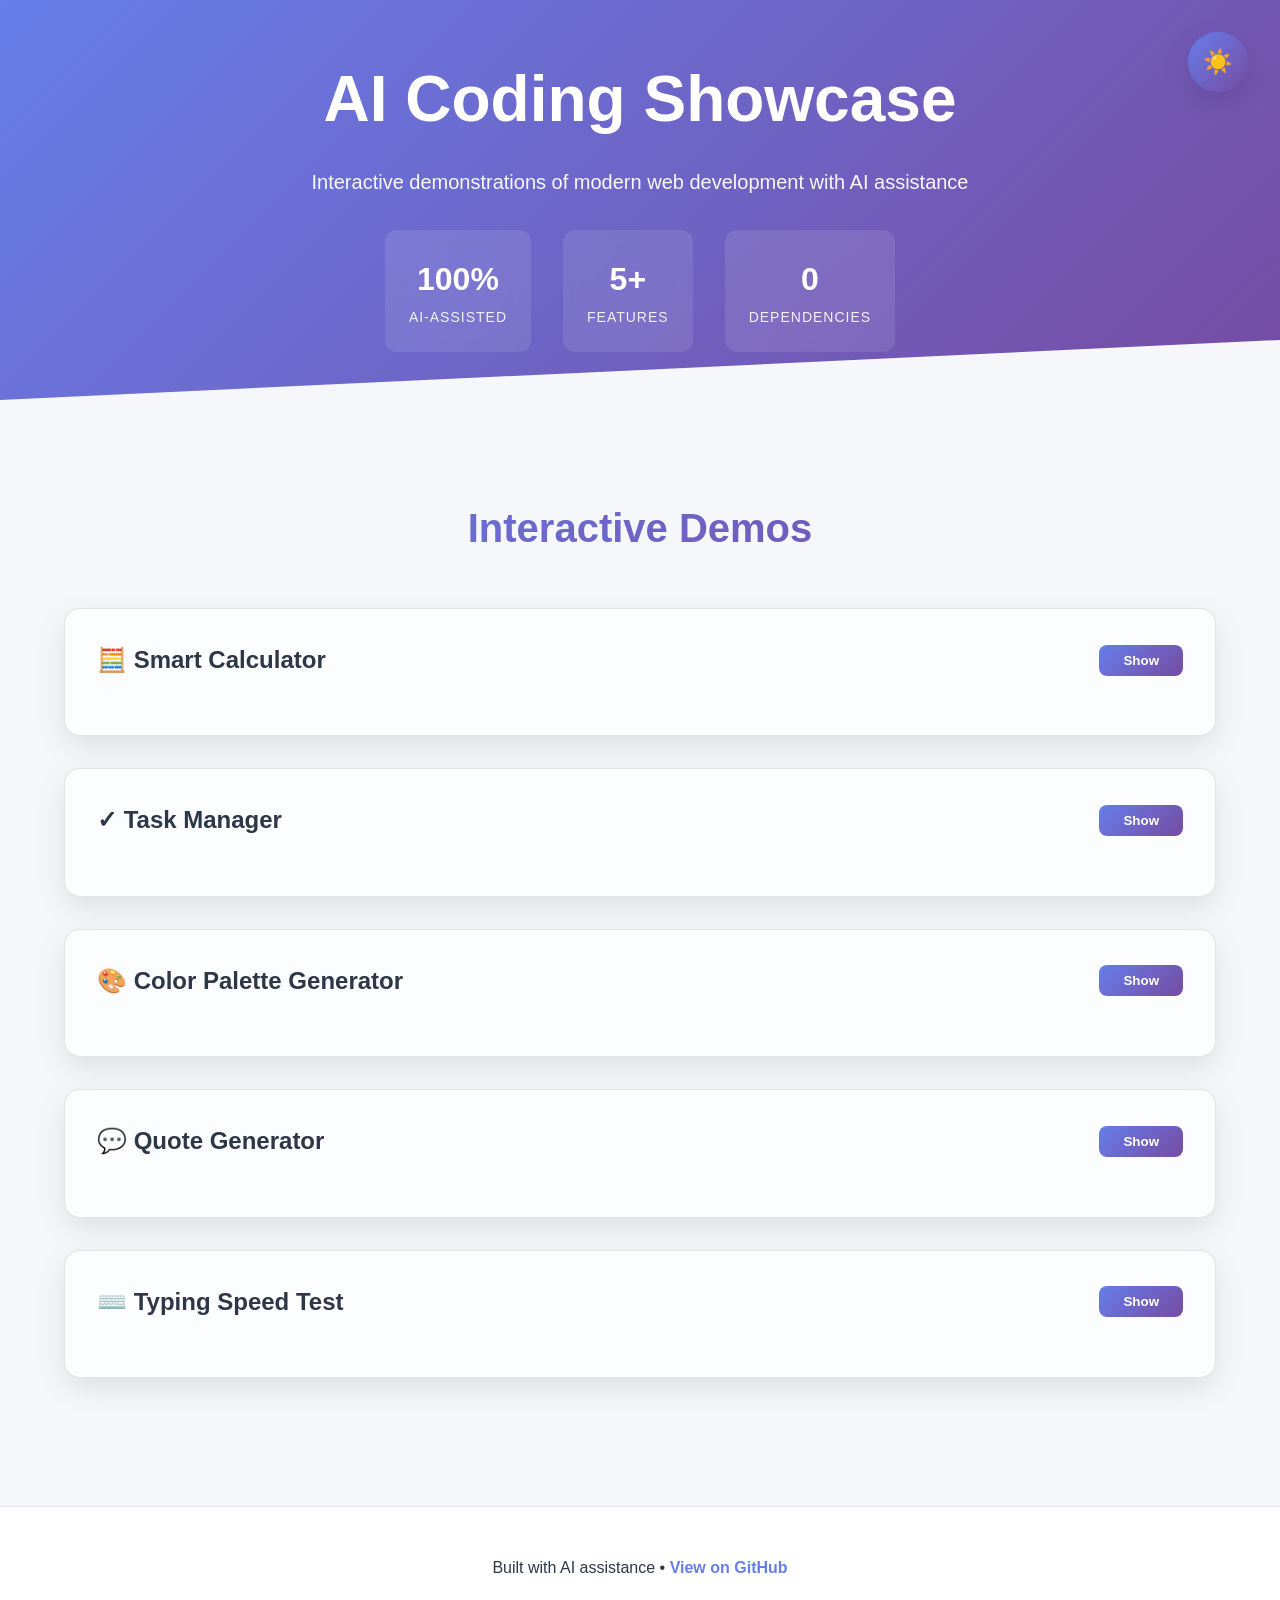
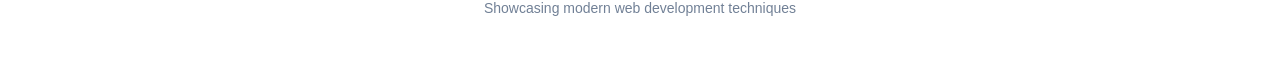
==== index.html @ 6852cc97 "feat: create interactive web application showcase Implements a comprehensive web application with 5 " ====
<!DOCTYPE html>
<html lang="en">
<head>
    <meta charset="UTF-8">
    <meta name="viewport" content="width=device-width, initial-scale=1.0">
    <meta name="description" content="AI Coding Showcase - Interactive demonstrations of AI-assisted development">
    <title>AI Coding Showcase</title>
    <link rel="stylesheet" href="styles.css">
</head>
<body>
    <!-- Theme Toggle -->
    <button id="theme-toggle" class="theme-toggle" aria-label="Toggle dark mode">
        <span class="sun-icon">☀️</span>
        <span class="moon-icon">🌙</span>
    </button>

    <!-- Hero Section -->
    <section class="hero">
        <div class="container">
            <h1 class="hero-title">AI Coding Showcase</h1>
            <p class="hero-subtitle">Interactive demonstrations of modern web development with AI assistance</p>
            <div class="hero-stats">
                <div class="stat">
                    <span class="stat-value">100%</span>
                    <span class="stat-label">AI-Assisted</span>
                </div>
                <div class="stat">
                    <span class="stat-value">5+</span>
                    <span class="stat-label">Features</span>
                </div>
                <div class="stat">
                    <span class="stat-value">0</span>
                    <span class="stat-label">Dependencies</span>
                </div>
            </div>
        </div>
    </section>

    <!-- Features Section -->
    <section class="features">
        <div class="container">
            <h2 class="section-title">Interactive Demos</h2>

            <!-- Calculator -->
            <div class="feature-card">
                <div class="feature-header">
                    <h3>🧮 Smart Calculator</h3>
                    <button class="feature-toggle" data-target="calculator">Show</button>
                </div>
                <div id="calculator" class="feature-content">
                    <div class="calculator">
                        <div class="calculator-display" id="calc-display">0</div>
                        <div class="calculator-buttons">
                            <button class="calc-btn calc-btn-clear" data-action="clear">C</button>
                            <button class="calc-btn calc-btn-operator" data-action="delete">←</button>
                            <button class="calc-btn calc-btn-operator" data-value="%">%</button>
                            <button class="calc-btn calc-btn-operator" data-value="/">÷</button>

                            <button class="calc-btn" data-value="7">7</button>
                            <button class="calc-btn" data-value="8">8</button>
                            <button class="calc-btn" data-value="9">9</button>
                            <button class="calc-btn calc-btn-operator" data-value="*">×</button>

                            <button class="calc-btn" data-value="4">4</button>
                            <button class="calc-btn" data-value="5">5</button>
                            <button class="calc-btn" data-value="6">6</button>
                            <button class="calc-btn calc-btn-operator" data-value="-">−</button>

                            <button class="calc-btn" data-value="1">1</button>
                            <button class="calc-btn" data-value="2">2</button>
                            <button class="calc-btn" data-value="3">3</button>
                            <button class="calc-btn calc-btn-operator" data-value="+">+</button>

                            <button class="calc-btn calc-btn-zero" data-value="0">0</button>
                            <button class="calc-btn" data-value=".">.</button>
                            <button class="calc-btn calc-btn-equals" data-action="equals">=</button>
                        </div>
                    </div>
                </div>
            </div>

            <!-- Todo List -->
            <div class="feature-card">
                <div class="feature-header">
                    <h3>✓ Task Manager</h3>
                    <button class="feature-toggle" data-target="todo">Show</button>
                </div>
                <div id="todo" class="feature-content">
                    <div class="todo-app">
                        <div class="todo-input-container">
                            <input type="text" id="todo-input" placeholder="Add a new task..." class="todo-input">
                            <button id="add-todo" class="btn-primary">Add</button>
                        </div>
                        <div class="todo-filters">
                            <button class="filter-btn active" data-filter="all">All</button>
                            <button class="filter-btn" data-filter="active">Active</button>
                            <button class="filter-btn" data-filter="completed">Completed</button>
                        </div>
                        <ul id="todo-list" class="todo-list"></ul>
                        <div class="todo-stats">
                            <span id="todo-count">0 tasks</span>
                            <button id="clear-completed" class="btn-text">Clear completed</button>
                        </div>
                    </div>
                </div>
            </div>

            <!-- Color Palette Generator -->
            <div class="feature-card">
                <div class="feature-header">
                    <h3>🎨 Color Palette Generator</h3>
                    <button class="feature-toggle" data-target="colors">Show</button>
                </div>
                <div id="colors" class="feature-content">
                    <div class="color-generator">
                        <button id="generate-palette" class="btn-primary">Generate New Palette</button>
                        <div id="color-palette" class="color-palette"></div>
                    </div>
                </div>
            </div>

            <!-- API Demo - Random Quote Generator -->
            <div class="feature-card">
                <div class="feature-header">
                    <h3>💬 Quote Generator</h3>
                    <button class="feature-toggle" data-target="quotes">Show</button>
                </div>
                <div id="quotes" class="feature-content">
                    <div class="quote-generator">
                        <div class="quote-display">
                            <blockquote id="quote-text">Click the button to generate an inspiring quote!</blockquote>
                            <cite id="quote-author"></cite>
                        </div>
                        <button id="generate-quote" class="btn-primary">New Quote</button>
                    </div>
                </div>
            </div>

            <!-- Typing Speed Test -->
            <div class="feature-card">
                <div class="feature-header">
                    <h3>⌨️ Typing Speed Test</h3>
                    <button class="feature-toggle" data-target="typing">Show</button>
                </div>
                <div id="typing" class="feature-content">
                    <div class="typing-test">
                        <div class="typing-stats">
                            <div class="stat-item">
                                <span class="stat-label">WPM</span>
                                <span class="stat-value" id="wpm">0</span>
                            </div>
                            <div class="stat-item">
                                <span class="stat-label">Accuracy</span>
                                <span class="stat-value" id="accuracy">100%</span>
                            </div>
                            <div class="stat-item">
                                <span class="stat-label">Time</span>
                                <span class="stat-value" id="timer">60s</span>
                            </div>
                        </div>
                        <div id="typing-text" class="typing-text"></div>
                        <textarea id="typing-input" class="typing-input" placeholder="Click here and start typing..." disabled></textarea>
                        <button id="start-typing" class="btn-primary">Start Test</button>
                    </div>
                </div>
            </div>
        </div>
    </section>

    <!-- Footer -->
    <footer class="footer">
        <div class="container">
            <p>Built with AI assistance • <a href="https://github.com/svaldess/ai-coding-showcase" target="_blank">View on GitHub</a></p>
            <p class="footer-note">Showcasing modern web development techniques</p>
        </div>
    </footer>

    <script src="script.js"></script>
</body>
</html>
---- styles.css ----
/* ===== CSS Variables ===== */
:root {
    /* Light Mode Colors */
    --bg-primary: #f5f7fa;
    --bg-secondary: #ffffff;
    --bg-card: rgba(255, 255, 255, 0.7);
    --text-primary: #2d3748;
    --text-secondary: #718096;
    --accent-primary: #667eea;
    --accent-secondary: #764ba2;
    --accent-gradient: linear-gradient(135deg, #667eea 0%, #764ba2 100%);
    --border-color: rgba(0, 0, 0, 0.1);
    --shadow: 0 10px 30px rgba(0, 0, 0, 0.1);
    --shadow-lg: 0 20px 60px rgba(0, 0, 0, 0.15);

    /* Spacing */
    --spacing-xs: 0.5rem;
    --spacing-sm: 1rem;
    --spacing-md: 1.5rem;
    --spacing-lg: 2rem;
    --spacing-xl: 3rem;

    /* Border Radius */
    --radius-sm: 8px;
    --radius-md: 12px;
    --radius-lg: 16px;
    --radius-xl: 24px;
}

/* Dark Mode Colors */
[data-theme="dark"] {
    --bg-primary: #1a202c;
    --bg-secondary: #2d3748;
    --bg-card: rgba(45, 55, 72, 0.7);
    --text-primary: #f7fafc;
    --text-secondary: #cbd5e0;
    --border-color: rgba(255, 255, 255, 0.1);
    --shadow: 0 10px 30px rgba(0, 0, 0, 0.3);
    --shadow-lg: 0 20px 60px rgba(0, 0, 0, 0.4);
}

/* ===== Reset & Base Styles ===== */
* {
    margin: 0;
    padding: 0;
    box-sizing: border-box;
}

body {
    font-family: -apple-system, BlinkMacSystemFont, 'Segoe UI', Roboto, 'Helvetica Neue', Arial, sans-serif;
    background: var(--bg-primary);
    color: var(--text-primary);
    line-height: 1.6;
    transition: background 0.3s ease, color 0.3s ease;
    min-height: 100vh;
}

/* ===== Theme Toggle ===== */
.theme-toggle {
    position: fixed;
    top: 2rem;
    right: 2rem;
    width: 60px;
    height: 60px;
    border-radius: 50%;
    border: none;
    background: var(--accent-gradient);
    color: white;
    font-size: 1.5rem;
    cursor: pointer;
    box-shadow: var(--shadow);
    z-index: 1000;
    transition: transform 0.3s ease, box-shadow 0.3s ease;
    display: flex;
    align-items: center;
    justify-content: center;
}

.theme-toggle:hover {
    transform: scale(1.1);
    box-shadow: var(--shadow-lg);
}

.theme-toggle .moon-icon {
    display: none;
}

[data-theme="dark"] .theme-toggle .sun-icon {
    display: none;
}

[data-theme="dark"] .theme-toggle .moon-icon {
    display: inline;
}

/* ===== Container ===== */
.container {
    max-width: 1200px;
    margin: 0 auto;
    padding: 0 var(--spacing-md);
}

/* ===== Hero Section ===== */
.hero {
    padding: var(--spacing-xl) 0;
    text-align: center;
    background: var(--accent-gradient);
    color: white;
    clip-path: polygon(0 0, 100% 0, 100% 85%, 0 100%);
    margin-bottom: var(--spacing-xl);
}

.hero-title {
    font-size: clamp(2.5rem, 5vw, 4rem);
    font-weight: 800;
    margin-bottom: var(--spacing-sm);
    animation: fadeInUp 0.8s ease;
}

.hero-subtitle {
    font-size: clamp(1rem, 2vw, 1.25rem);
    opacity: 0.95;
    margin-bottom: var(--spacing-lg);
    animation: fadeInUp 0.8s ease 0.2s backwards;
}

.hero-stats {
    display: flex;
    justify-content: center;
    gap: var(--spacing-lg);
    flex-wrap: wrap;
    animation: fadeInUp 0.8s ease 0.4s backwards;
}

.stat {
    display: flex;
    flex-direction: column;
    align-items: center;
    padding: var(--spacing-md);
    background: rgba(255, 255, 255, 0.1);
    backdrop-filter: blur(10px);
    border-radius: var(--radius-md);
    min-width: 120px;
}

.stat-value {
    font-size: 2rem;
    font-weight: 700;
}

.stat-label {
    font-size: 0.875rem;
    opacity: 0.9;
    text-transform: uppercase;
    letter-spacing: 1px;
}

/* ===== Features Section ===== */
.features {
    padding: var(--spacing-xl) 0;
}

.section-title {
    font-size: 2.5rem;
    text-align: center;
    margin-bottom: var(--spacing-xl);
    background: var(--accent-gradient);
    -webkit-background-clip: text;
    -webkit-text-fill-color: transparent;
    background-clip: text;
}

/* ===== Feature Cards ===== */
.feature-card {
    background: var(--bg-card);
    backdrop-filter: blur(10px);
    border: 1px solid var(--border-color);
    border-radius: var(--radius-lg);
    padding: var(--spacing-lg);
    margin-bottom: var(--spacing-lg);
    box-shadow: var(--shadow);
    transition: transform 0.3s ease, box-shadow 0.3s ease;
    animation: fadeInUp 0.6s ease;
}

.feature-card:hover {
    transform: translateY(-5px);
    box-shadow: var(--shadow-lg);
}

.feature-header {
    display: flex;
    justify-content: space-between;
    align-items: center;
    margin-bottom: var(--spacing-md);
}

.feature-header h3 {
    font-size: 1.5rem;
    color: var(--text-primary);
}

.feature-toggle {
    padding: 0.5rem 1.5rem;
    background: var(--accent-gradient);
    color: white;
    border: none;
    border-radius: var(--radius-sm);
    cursor: pointer;
    font-weight: 600;
    transition: transform 0.2s ease;
}

.feature-toggle:hover {
    transform: scale(1.05);
}

.feature-content {
    display: none;
    animation: slideDown 0.3s ease;
}

.feature-content.active {
    display: block;
}

/* ===== Calculator ===== */
.calculator {
    max-width: 400px;
    margin: 0 auto;
}

.calculator-display {
    background: var(--bg-secondary);
    padding: var(--spacing-lg);
    border-radius: var(--radius-md);
    text-align: right;
    font-size: 2.5rem;
    font-weight: 300;
    margin-bottom: var(--spacing-md);
    border: 1px solid var(--border-color);
    min-height: 80px;
    display: flex;
    align-items: center;
    justify-content: flex-end;
    word-wrap: break-word;
    word-break: break-all;
}

.calculator-buttons {
    display: grid;
    grid-template-columns: repeat(4, 1fr);
    gap: var(--spacing-sm);
}

.calc-btn {
    padding: var(--spacing-md);
    font-size: 1.25rem;
    border: 1px solid var(--border-color);
    background: var(--bg-secondary);
    color: var(--text-primary);
    border-radius: var(--radius-sm);
    cursor: pointer;
    transition: all 0.2s ease;
    font-weight: 500;
}

.calc-btn:hover {
    background: var(--accent-primary);
    color: white;
    transform: scale(1.05);
}

.calc-btn:active {
    transform: scale(0.95);
}

.calc-btn-operator {
    background: var(--accent-primary);
    color: white;
}

.calc-btn-equals {
    background: var(--accent-secondary);
    color: white;
}

.calc-btn-clear {
    background: #ef4444;
    color: white;
}

.calc-btn-zero {
    grid-column: span 2;
}

/* ===== Todo App ===== */
.todo-app {
    max-width: 600px;
    margin: 0 auto;
}

.todo-input-container {
    display: flex;
    gap: var(--spacing-sm);
    margin-bottom: var(--spacing-md);
}

.todo-input {
    flex: 1;
    padding: var(--spacing-sm) var(--spacing-md);
    border: 2px solid var(--border-color);
    border-radius: var(--radius-sm);
    background: var(--bg-secondary);
    color: var(--text-primary);
    font-size: 1rem;
    transition: border-color 0.3s ease;
}

.todo-input:focus {
    outline: none;
    border-color: var(--accent-primary);
}

.btn-primary {
    padding: var(--spacing-sm) var(--spacing-lg);
    background: var(--accent-gradient);
    color: white;
    border: none;
    border-radius: var(--radius-sm);
    font-weight: 600;
    cursor: pointer;
    transition: transform 0.2s ease;
}

.btn-primary:hover {
    transform: scale(1.05);
}

.todo-filters {
    display: flex;
    gap: var(--spacing-sm);
    margin-bottom: var(--spacing-md);
    justify-content: center;
}

.filter-btn {
    padding: 0.5rem 1rem;
    background: transparent;
    color: var(--text-secondary);
    border: 1px solid var(--border-color);
    border-radius: var(--radius-sm);
    cursor: pointer;
    transition: all 0.3s ease;
}

.filter-btn:hover,
.filter-btn.active {
    background: var(--accent-primary);
    color: white;
    border-color: var(--accent-primary);
}

.todo-list {
    list-style: none;
    margin-bottom: var(--spacing-md);
}

.todo-item {
    display: flex;
    align-items: center;
    gap: var(--spacing-sm);
    padding: var(--spacing-md);
    background: var(--bg-secondary);
    border: 1px solid var(--border-color);
    border-radius: var(--radius-sm);
    margin-bottom: var(--spacing-sm);
    animation: slideIn 0.3s ease;
}

.todo-item.completed .todo-text {
    text-decoration: line-through;
    opacity: 0.6;
}

.todo-checkbox {
    width: 20px;
    height: 20px;
    cursor: pointer;
}

.todo-text {
    flex: 1;
    color: var(--text-primary);
}

.todo-delete {
    padding: 0.25rem 0.75rem;
    background: #ef4444;
    color: white;
    border: none;
    border-radius: var(--radius-sm);
    cursor: pointer;
    font-size: 0.875rem;
    transition: transform 0.2s ease;
}

.todo-delete:hover {
    transform: scale(1.1);
}

.todo-stats {
    display: flex;
    justify-content: space-between;
    align-items: center;
    padding-top: var(--spacing-md);
    border-top: 1px solid var(--border-color);
    color: var(--text-secondary);
}

.btn-text {
    background: none;
    border: none;
    color: var(--accent-primary);
    cursor: pointer;
    text-decoration: underline;
}

.btn-text:hover {
    color: var(--accent-secondary);
}

/* ===== Color Palette Generator ===== */
.color-generator {
    text-align: center;
}

.color-palette {
    display: grid;
    grid-template-columns: repeat(auto-fit, minmax(150px, 1fr));
    gap: var(--spacing-md);
    margin-top: var(--spacing-lg);
}

.color-item {
    aspect-ratio: 1;
    border-radius: var(--radius-md);
    display: flex;
    flex-direction: column;
    align-items: center;
    justify-content: center;
    cursor: pointer;
    transition: transform 0.3s ease;
    position: relative;
    overflow: hidden;
}

.color-item:hover {
    transform: scale(1.05);
}

.color-code {
    background: rgba(0, 0, 0, 0.6);
    color: white;
    padding: 0.5rem 1rem;
    border-radius: var(--radius-sm);
    font-family: monospace;
    font-weight: 600;
}

.color-copied {
    position: absolute;
    top: 50%;
    left: 50%;
    transform: translate(-50%, -50%);
    background: rgba(0, 0, 0, 0.8);
    color: white;
    padding: 0.5rem 1rem;
    border-radius: var(--radius-sm);
    animation: fadeOut 1s ease;
}

/* ===== Quote Generator ===== */
.quote-generator {
    max-width: 700px;
    margin: 0 auto;
    text-align: center;
}

.quote-display {
    background: var(--bg-secondary);
    padding: var(--spacing-lg);
    border-radius: var(--radius-md);
    border-left: 4px solid var(--accent-primary);
    margin-bottom: var(--spacing-lg);
}

#quote-text {
    font-size: 1.25rem;
    font-style: italic;
    color: var(--text-primary);
    margin-bottom: var(--spacing-md);
    line-height: 1.8;
}

#quote-author {
    display: block;
    color: var(--text-secondary);
    font-weight: 600;
}

/* ===== Typing Test ===== */
.typing-test {
    max-width: 800px;
    margin: 0 auto;
}

.typing-stats {
    display: grid;
    grid-template-columns: repeat(auto-fit, minmax(150px, 1fr));
    gap: var(--spacing-md);
    margin-bottom: var(--spacing-lg);
}

.stat-item {
    background: var(--bg-secondary);
    padding: var(--spacing-md);
    border-radius: var(--radius-md);
    text-align: center;
    border: 1px solid var(--border-color);
}

.stat-item .stat-label {
    display: block;
    font-size: 0.875rem;
    color: var(--text-secondary);
    margin-bottom: 0.25rem;
}

.stat-item .stat-value {
    display: block;
    font-size: 2rem;
    font-weight: 700;
    background: var(--accent-gradient);
    -webkit-background-clip: text;
    -webkit-text-fill-color: transparent;
    background-clip: text;
}

.typing-text {
    background: var(--bg-secondary);
    padding: var(--spacing-lg);
    border-radius: var(--radius-md);
    font-size: 1.25rem;
    line-height: 2;
    margin-bottom: var(--spacing-md);
    border: 1px solid var(--border-color);
    user-select: none;
}

.typing-text .correct {
    color: #10b981;
}

.typing-text .incorrect {
    color: #ef4444;
    background: rgba(239, 68, 68, 0.1);
}

.typing-text .current {
    background: var(--accent-primary);
    color: white;
}

.typing-input {
    width: 100%;
    padding: var(--spacing-md);
    border: 2px solid var(--border-color);
    border-radius: var(--radius-sm);
    background: var(--bg-secondary);
    color: var(--text-primary);
    font-size: 1rem;
    font-family: inherit;
    resize: vertical;
    min-height: 100px;
    margin-bottom: var(--spacing-md);
}

.typing-input:focus {
    outline: none;
    border-color: var(--accent-primary);
}

.typing-input:disabled {
    opacity: 0.5;
    cursor: not-allowed;
}

/* ===== Footer ===== */
.footer {
    background: var(--bg-secondary);
    padding: var(--spacing-xl) 0;
    text-align: center;
    margin-top: var(--spacing-xl);
    border-top: 1px solid var(--border-color);
}

.footer a {
    color: var(--accent-primary);
    text-decoration: none;
    font-weight: 600;
}

.footer a:hover {
    text-decoration: underline;
}

.footer-note {
    margin-top: var(--spacing-sm);
    color: var(--text-secondary);
    font-size: 0.875rem;
}

/* ===== Animations ===== */
@keyframes fadeInUp {
    from {
        opacity: 0;
        transform: translateY(30px);
    }
    to {
        opacity: 1;
        transform: translateY(0);
    }
}

@keyframes slideDown {
    from {
        opacity: 0;
        max-height: 0;
    }
    to {
        opacity: 1;
        max-height: 2000px;
    }
}

@keyframes slideIn {
    from {
        opacity: 0;
        transform: translateX(-20px);
    }
    to {
        opacity: 1;
        transform: translateX(0);
    }
}

@keyframes fadeOut {
    from {
        opacity: 1;
    }
    to {
        opacity: 0;
    }
}

/* ===== Responsive Design ===== */
@media (max-width: 768px) {
    .theme-toggle {
        top: 1rem;
        right: 1rem;
        width: 50px;
        height: 50px;
        font-size: 1.25rem;
    }

    .hero {
        padding: var(--spacing-lg) 0;
    }

    .hero-stats {
        flex-direction: column;
        align-items: stretch;
    }

    .stat {
        width: 100%;
    }

    .calculator-buttons {
        gap: 0.5rem;
    }

    .calc-btn {
        padding: var(--spacing-sm);
        font-size: 1rem;
    }

    .feature-header {
        flex-direction: column;
        align-items: flex-start;
        gap: var(--spacing-sm);
    }

    .feature-toggle {
        width: 100%;
    }
}

@media (max-width: 480px) {
    .hero-title {
        font-size: 2rem;
    }

    .section-title {
        font-size: 1.75rem;
    }

    .calculator-display {
        font-size: 1.75rem;
    }

    .color-palette {
        grid-template-columns: repeat(2, 1fr);
    }
}
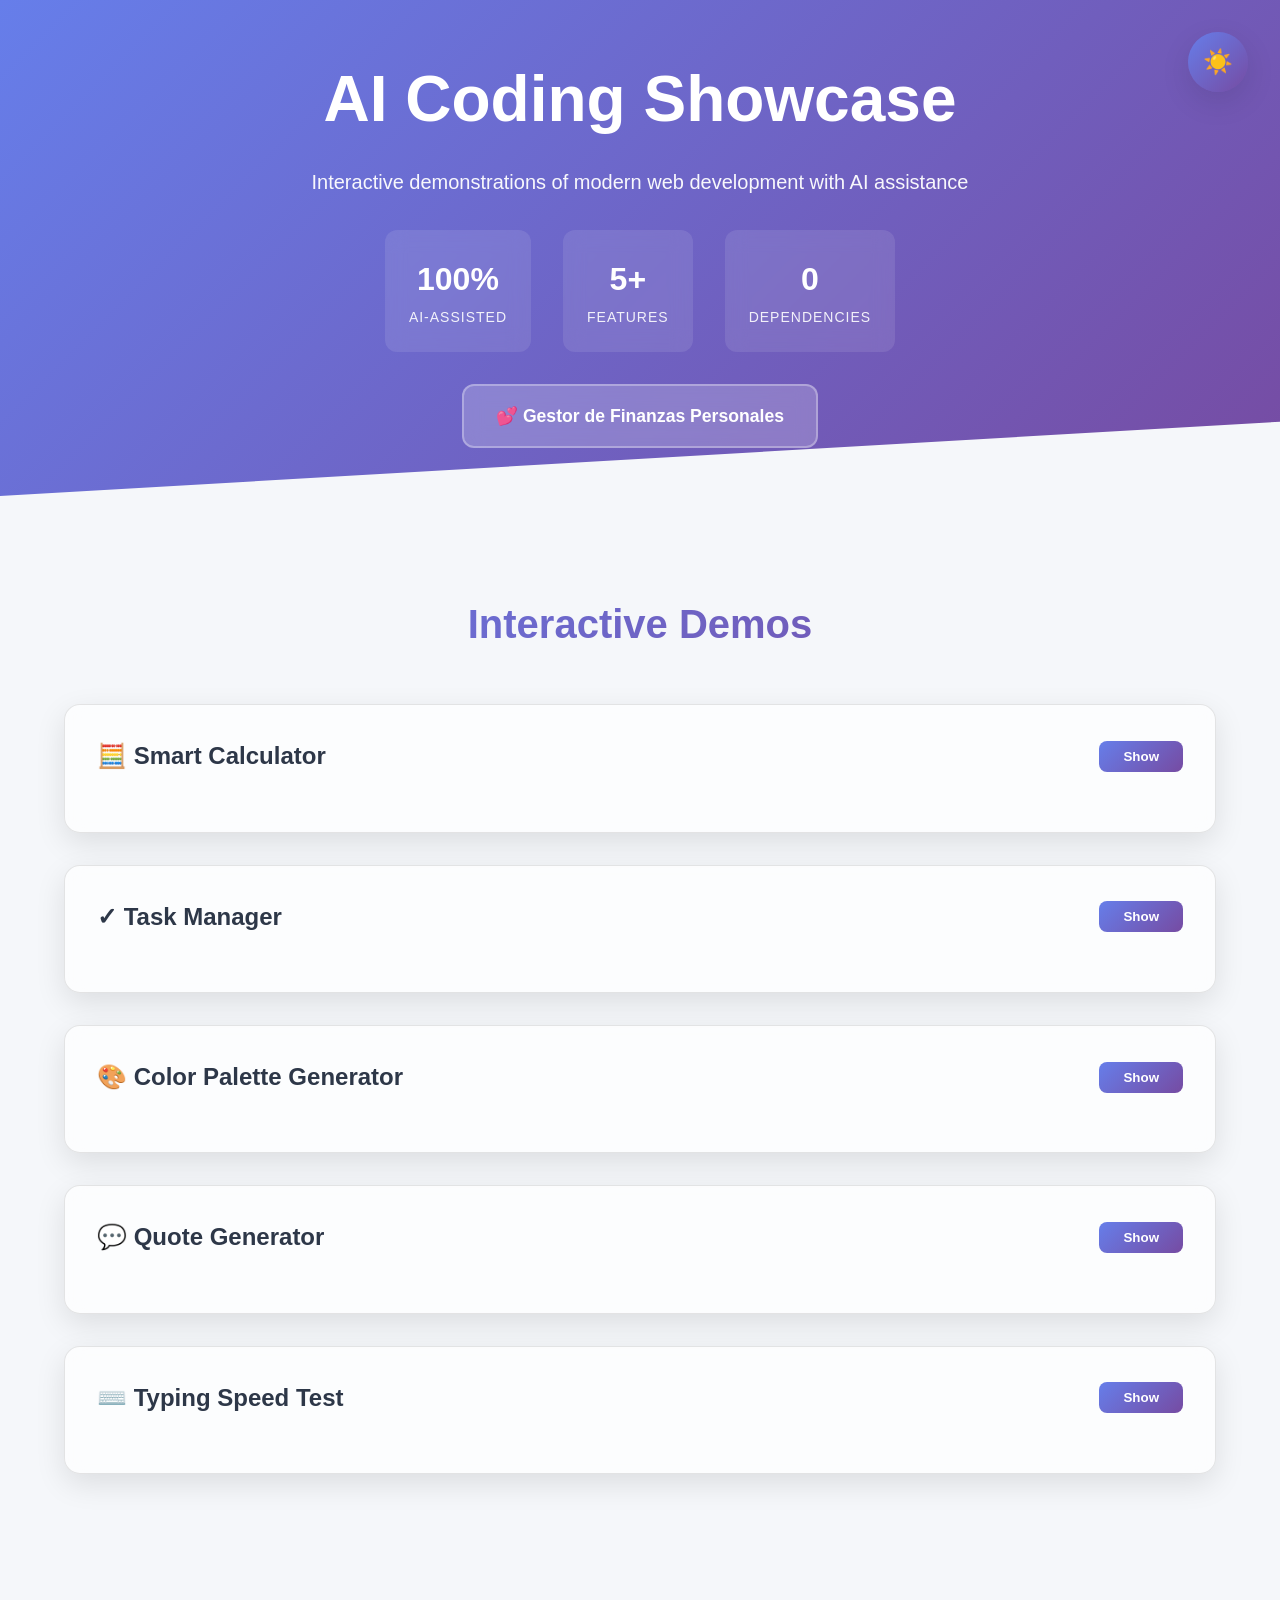
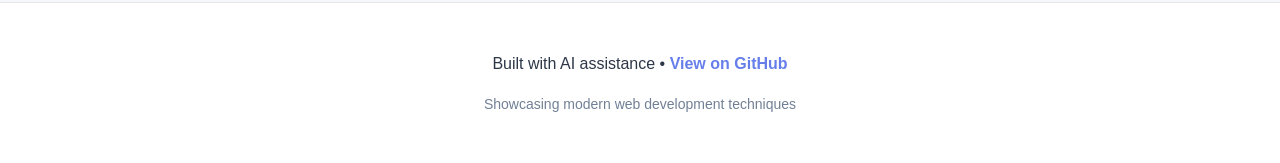
==== commit a2a8c492: "feat: add personal finance tracker for fertility treatment Implements a comprehensive financial mana" ====
--- a/index.html
+++ b/index.html
@@ -32,6 +32,11 @@
                     <span class="stat-value">0</span>
                     <span class="stat-label">Dependencies</span>
                 </div>
+            </div>
+            <div style="margin-top: 2rem;">
+                <a href="finance.html" class="hero-cta-button" style="display: inline-block; padding: 1rem 2rem; background: rgba(255, 255, 255, 0.2); color: white; text-decoration: none; border-radius: 12px; font-weight: 600; font-size: 1.1rem; backdrop-filter: blur(10px); border: 2px solid rgba(255, 255, 255, 0.3); transition: all 0.3s ease;">
+                    💕 Gestor de Finanzas Personales
+                </a>
             </div>
         </div>
     </section>
